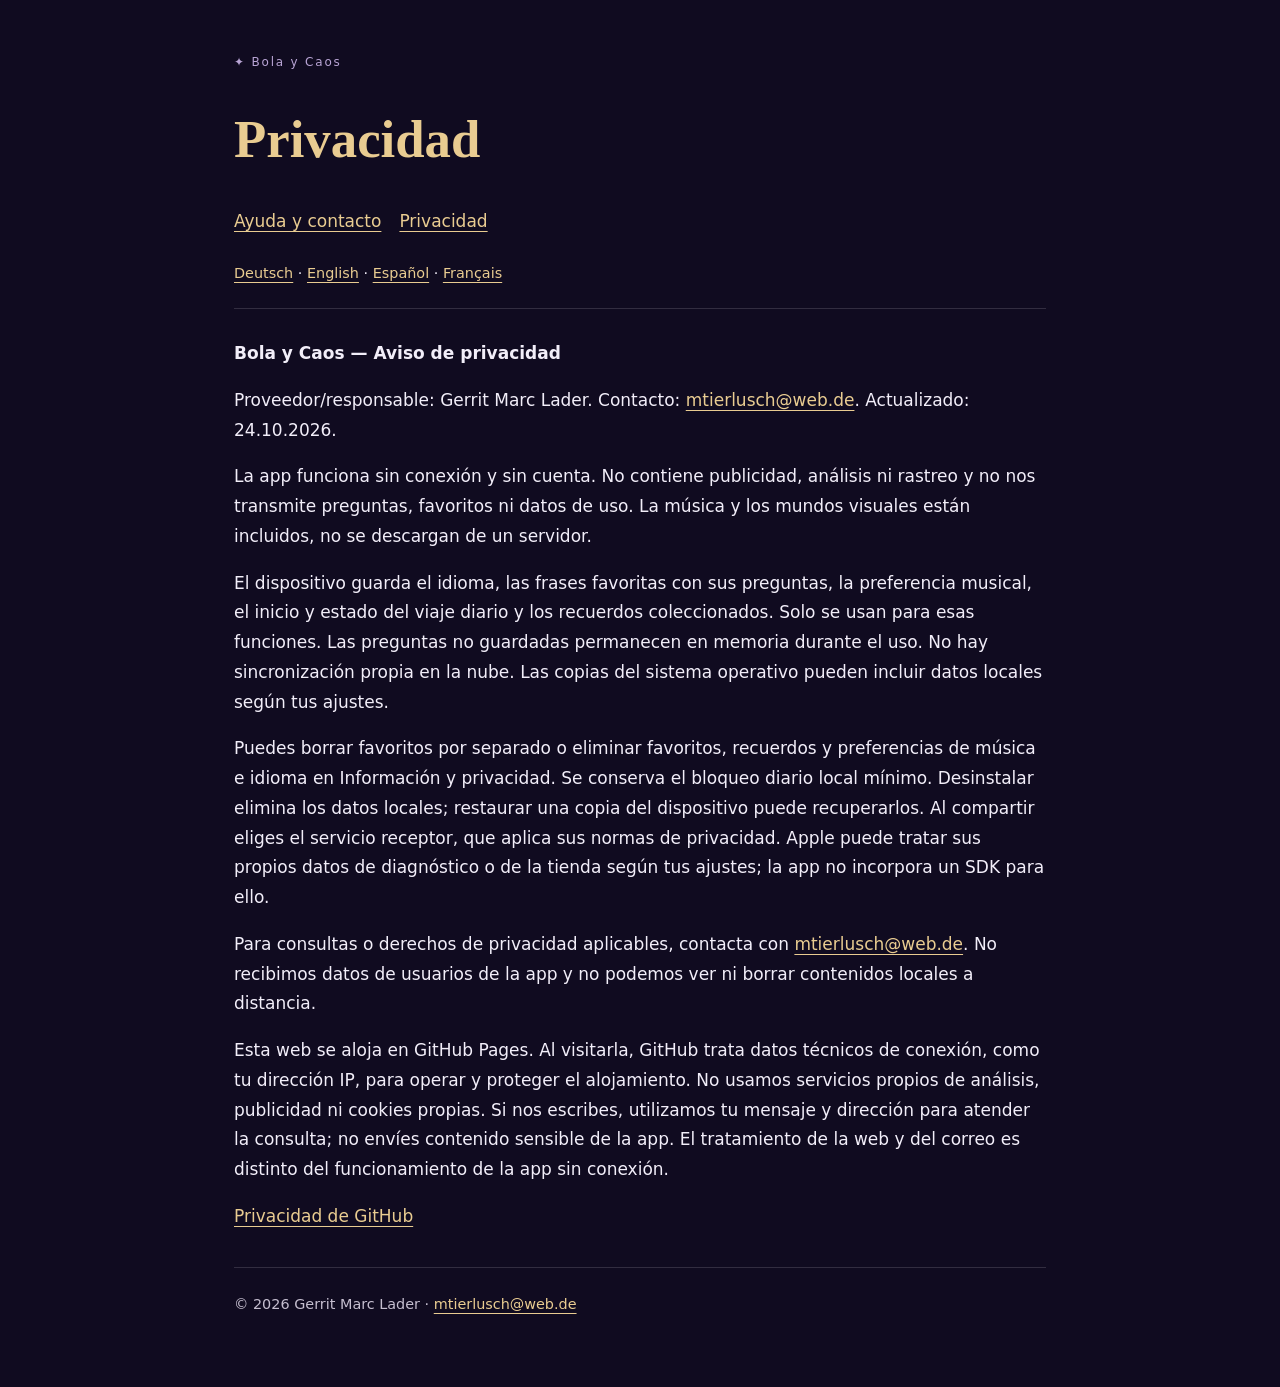
==== privacy-es.html @ af04e94f "Publish multilingual Kugel & Chaos support and privacy website" ====
<!doctype html>
<html lang="es"><head><meta charset="utf-8"><meta name="viewport" content="width=device-width,initial-scale=1"><meta name="description" content="Privacidad — Bola y Caos"><title>Privacidad — Bola y Caos</title><link rel="stylesheet" href="style.css"></head>
<body><main><header><p class="badge">✦ Bola y Caos</p><h1>Privacidad</h1><nav><a href="support-es.html">Ayuda y contacto</a><a href="privacy-es.html">Privacidad</a></nav><div class="languages"><a href="privacy.html" lang="de" hreflang="de">Deutsch</a> · <a href="privacy-en.html" lang="en" hreflang="en">English</a> · <a href="privacy-es.html" lang="es" hreflang="es">Español</a> · <a href="privacy-fr.html" lang="fr" hreflang="fr">Français</a></div></header><article><p><strong>Bola y Caos — Aviso de privacidad</strong></p>
<p>Proveedor/responsable: Gerrit Marc Lader. Contacto: <a href="mailto:mtierlusch@web.de">mtierlusch@web.de</a>. Actualizado: 24.10.2026.</p>
<p>La app funciona sin conexión y sin cuenta. No contiene publicidad, análisis ni rastreo y no nos transmite preguntas, favoritos ni datos de uso. La música y los mundos visuales están incluidos, no se descargan de un servidor.</p>
<p>El dispositivo guarda el idioma, las frases favoritas con sus preguntas, la preferencia musical, el inicio y estado del viaje diario y los recuerdos coleccionados. Solo se usan para esas funciones. Las preguntas no guardadas permanecen en memoria durante el uso. No hay sincronización propia en la nube. Las copias del sistema operativo pueden incluir datos locales según tus ajustes.</p>
<p>Puedes borrar favoritos por separado o eliminar favoritos, recuerdos y preferencias de música e idioma en Información y privacidad. Se conserva el bloqueo diario local mínimo. Desinstalar elimina los datos locales; restaurar una copia del dispositivo puede recuperarlos. Al compartir eliges el servicio receptor, que aplica sus normas de privacidad. Apple puede tratar sus propios datos de diagnóstico o de la tienda según tus ajustes; la app no incorpora un SDK para ello.</p>
<p>Para consultas o derechos de privacidad aplicables, contacta con <a href="mailto:mtierlusch@web.de">mtierlusch@web.de</a>. No recibimos datos de usuarios de la app y no podemos ver ni borrar contenidos locales a distancia.</p><p>Esta web se aloja en GitHub Pages. Al visitarla, GitHub trata datos técnicos de conexión, como tu dirección IP, para operar y proteger el alojamiento. No usamos servicios propios de análisis, publicidad ni cookies propias. Si nos escribes, utilizamos tu mensaje y dirección para atender la consulta; no envíes contenido sensible de la app. El tratamiento de la web y del correo es distinto del funcionamiento de la app sin conexión.</p><p><a href="https://docs.github.com/en/site-policy/privacy-policies/github-general-privacy-statement">Privacidad de GitHub</a></p></article><footer>© 2026 Gerrit Marc Lader · <a href="mailto:mtierlusch@web.de">mtierlusch@web.de</a></footer></main></body></html>
---- style.css ----
*{box-sizing:border-box}html{color-scheme:dark}body{margin:0;background:#100b20;color:#f2eef9;font:17px/1.75 system-ui,sans-serif}main{max-width:860px;margin:auto;padding:40px 24px 70px}a{color:#e9cc91;text-underline-offset:4px}a:focus-visible{outline:3px solid #e9cc91;outline-offset:5px}nav{display:flex;gap:18px;flex-wrap:wrap;margin-bottom:24px}h1{font-family:Georgia,serif;font-size:clamp(2rem,6vw,3.3rem);line-height:1.2;color:#e9cc91}header{border-bottom:1px solid #ffffff24;padding-bottom:22px}article{margin-top:30px}p,li{overflow-wrap:anywhere}li{margin:12px 0}footer{border-top:1px solid #ffffff24;margin-top:35px;padding-top:24px;font-size:.9rem;color:#c5becf}.languages{font-size:.9rem}.badge{letter-spacing:.15em;font-size:.75rem;color:#b8a4d4}
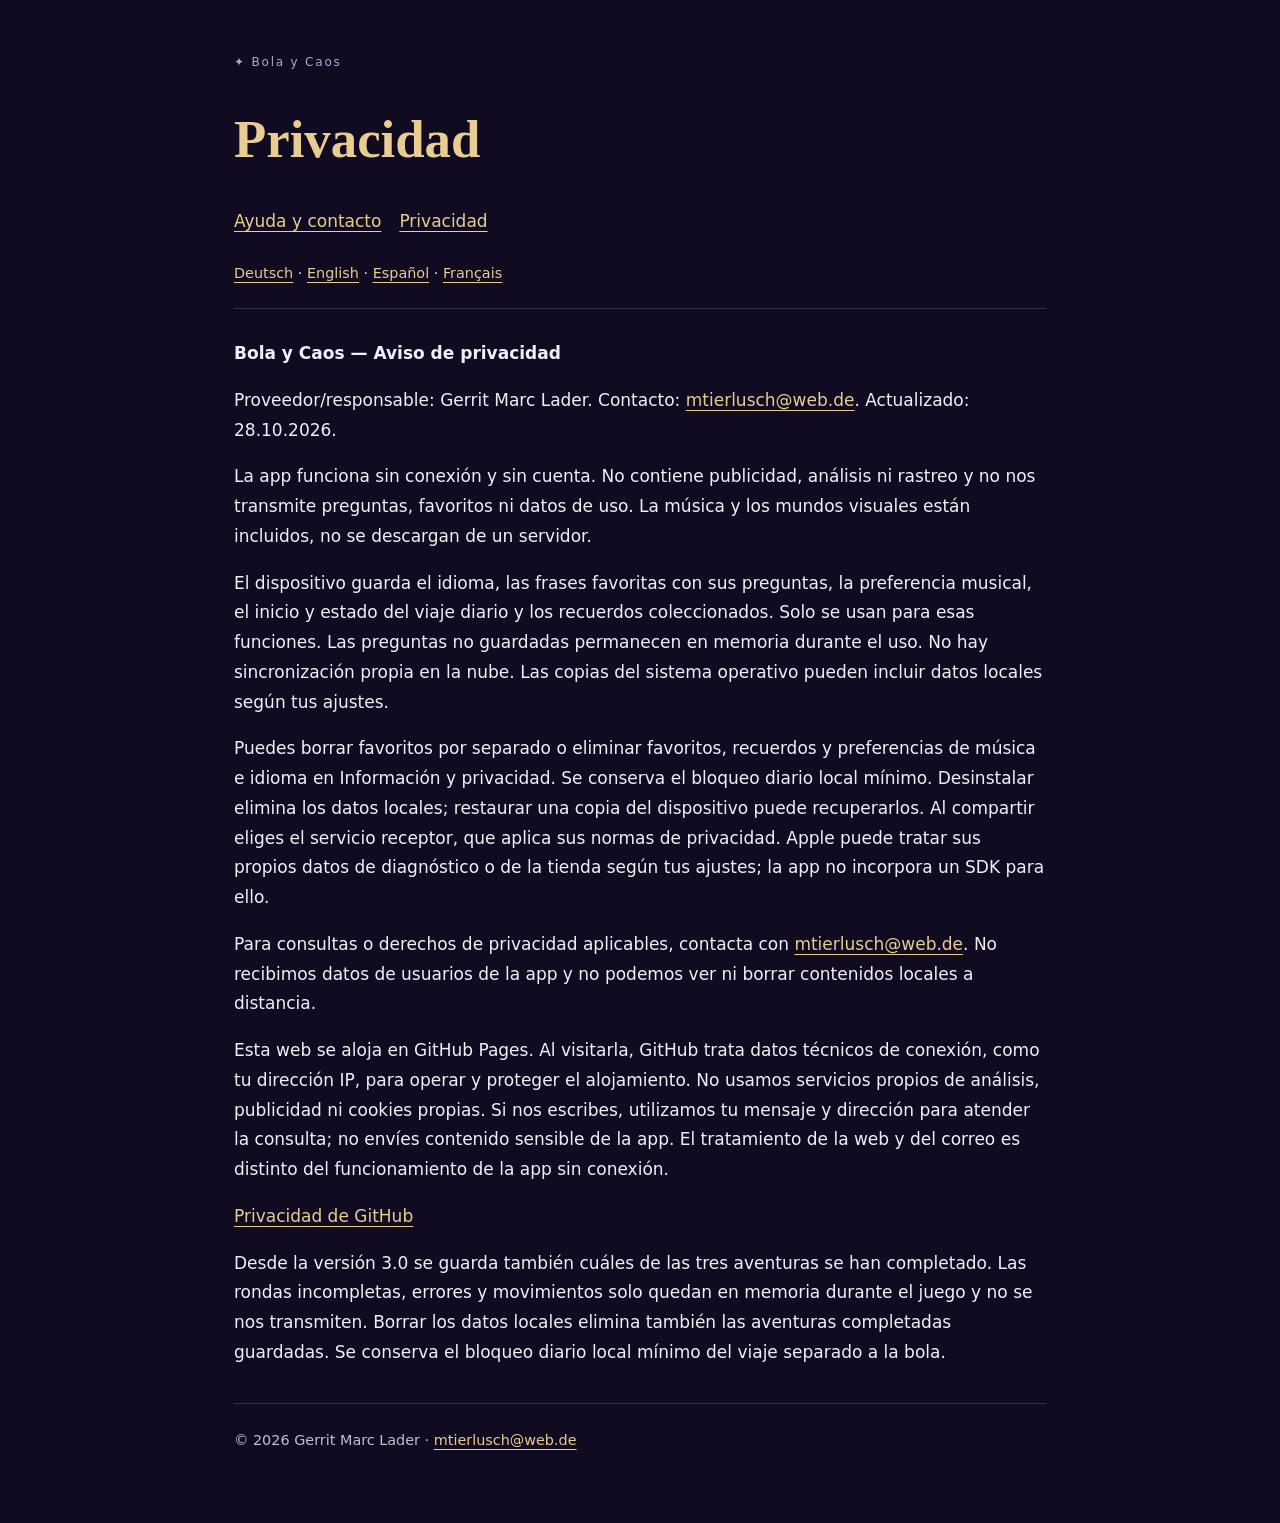
==== commit 38476cc6: "Update support and privacy for the three playable adventures in 3.0" ====
--- a/privacy-es.html
+++ b/privacy-es.html
@@ -1,8 +1,8 @@
 <!doctype html>
 <html lang="es"><head><meta charset="utf-8"><meta name="viewport" content="width=device-width,initial-scale=1"><meta name="description" content="Privacidad — Bola y Caos"><title>Privacidad — Bola y Caos</title><link rel="stylesheet" href="style.css"></head>
 <body><main><header><p class="badge">✦ Bola y Caos</p><h1>Privacidad</h1><nav><a href="support-es.html">Ayuda y contacto</a><a href="privacy-es.html">Privacidad</a></nav><div class="languages"><a href="privacy.html" lang="de" hreflang="de">Deutsch</a> · <a href="privacy-en.html" lang="en" hreflang="en">English</a> · <a href="privacy-es.html" lang="es" hreflang="es">Español</a> · <a href="privacy-fr.html" lang="fr" hreflang="fr">Français</a></div></header><article><p><strong>Bola y Caos — Aviso de privacidad</strong></p>
-<p>Proveedor/responsable: Gerrit Marc Lader. Contacto: <a href="mailto:mtierlusch@web.de">mtierlusch@web.de</a>. Actualizado: 24.10.2026.</p>
+<p>Proveedor/responsable: Gerrit Marc Lader. Contacto: <a href="mailto:mtierlusch@web.de">mtierlusch@web.de</a>. Actualizado: 28.10.2026.</p>
 <p>La app funciona sin conexión y sin cuenta. No contiene publicidad, análisis ni rastreo y no nos transmite preguntas, favoritos ni datos de uso. La música y los mundos visuales están incluidos, no se descargan de un servidor.</p>
 <p>El dispositivo guarda el idioma, las frases favoritas con sus preguntas, la preferencia musical, el inicio y estado del viaje diario y los recuerdos coleccionados. Solo se usan para esas funciones. Las preguntas no guardadas permanecen en memoria durante el uso. No hay sincronización propia en la nube. Las copias del sistema operativo pueden incluir datos locales según tus ajustes.</p>
 <p>Puedes borrar favoritos por separado o eliminar favoritos, recuerdos y preferencias de música e idioma en Información y privacidad. Se conserva el bloqueo diario local mínimo. Desinstalar elimina los datos locales; restaurar una copia del dispositivo puede recuperarlos. Al compartir eliges el servicio receptor, que aplica sus normas de privacidad. Apple puede tratar sus propios datos de diagnóstico o de la tienda según tus ajustes; la app no incorpora un SDK para ello.</p>
-<p>Para consultas o derechos de privacidad aplicables, contacta con <a href="mailto:mtierlusch@web.de">mtierlusch@web.de</a>. No recibimos datos de usuarios de la app y no podemos ver ni borrar contenidos locales a distancia.</p><p>Esta web se aloja en GitHub Pages. Al visitarla, GitHub trata datos técnicos de conexión, como tu dirección IP, para operar y proteger el alojamiento. No usamos servicios propios de análisis, publicidad ni cookies propias. Si nos escribes, utilizamos tu mensaje y dirección para atender la consulta; no envíes contenido sensible de la app. El tratamiento de la web y del correo es distinto del funcionamiento de la app sin conexión.</p><p><a href="https://docs.github.com/en/site-policy/privacy-policies/github-general-privacy-statement">Privacidad de GitHub</a></p></article><footer>© 2026 Gerrit Marc Lader · <a href="mailto:mtierlusch@web.de">mtierlusch@web.de</a></footer></main></body></html>
+<p>Para consultas o derechos de privacidad aplicables, contacta con <a href="mailto:mtierlusch@web.de">mtierlusch@web.de</a>. No recibimos datos de usuarios de la app y no podemos ver ni borrar contenidos locales a distancia.</p><p>Esta web se aloja en GitHub Pages. Al visitarla, GitHub trata datos técnicos de conexión, como tu dirección IP, para operar y proteger el alojamiento. No usamos servicios propios de análisis, publicidad ni cookies propias. Si nos escribes, utilizamos tu mensaje y dirección para atender la consulta; no envíes contenido sensible de la app. El tratamiento de la web y del correo es distinto del funcionamiento de la app sin conexión.</p><p><a href="https://docs.github.com/en/site-policy/privacy-policies/github-general-privacy-statement">Privacidad de GitHub</a></p><p>Desde la versión 3.0 se guarda también cuáles de las tres aventuras se han completado. Las rondas incompletas, errores y movimientos solo quedan en memoria durante el juego y no se nos transmiten. Borrar los datos locales elimina también las aventuras completadas guardadas. Se conserva el bloqueo diario local mínimo del viaje separado a la bola.</p></article><footer>© 2026 Gerrit Marc Lader · <a href="mailto:mtierlusch@web.de">mtierlusch@web.de</a></footer></main></body></html>
